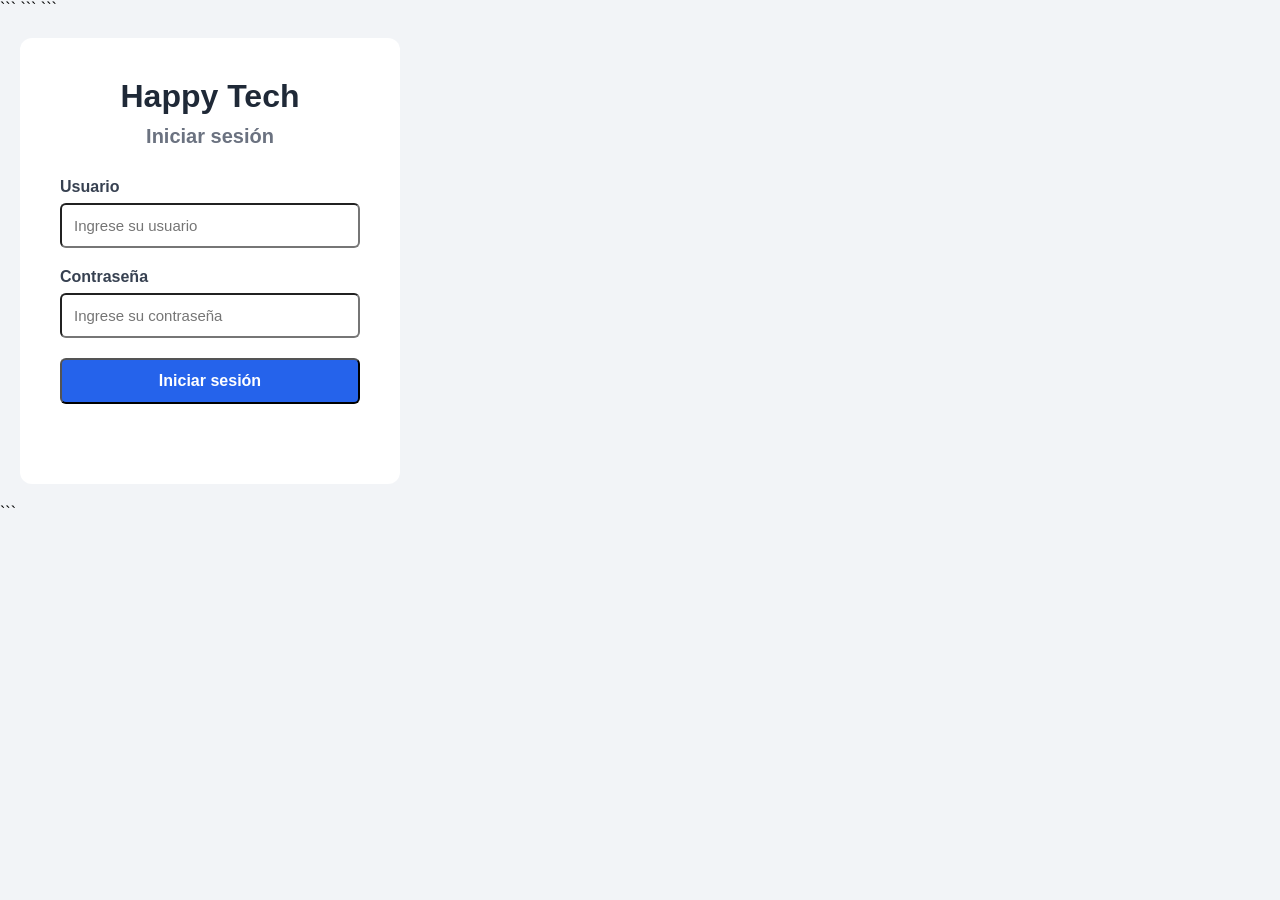
==== index.html @ 22b029bb "Diseñar pantalla de Login" ====
<!DOCTYPE html>

<html lang="es">
<head>
    <meta charset="UTF-8">
    <meta name="viewport" content="width=device-width, initial-scale=1.0">
    <title>Happy Tech - Login</title>

```
<link rel="stylesheet" href="css/style.css">
```

</head>

<body>

```
<div class="login-container">

    <div class="login-card">

        <h1>Happy Tech</h1>
        <h2>Iniciar sesión</h2>

        <form id="loginForm">

            <div class="form-group">
                <label for="usuario">Usuario</label>
                <input 
                    type="text" 
                    id="usuario" 
                    name="usuario"
                    placeholder="Ingrese su usuario"
                    required
                >
            </div>

            <div class="form-group">
                <label for="password">Contraseña</label>
                <input 
                    type="password" 
                    id="password" 
                    name="password"
                    placeholder="Ingrese su contraseña"
                    required
                >
            </div>

            <button type="submit">
                Iniciar sesión
            </button>

            <!-- Mensaje de error o éxito -->
            <div id="mensaje" class="mensaje"></div>

        </form>

    </div>

</div>

<script src="js/login.js"></script>
```

</body>
</html>
---- css/style.css ----
* {
  margin: 0;
  padding: 0;
  box-sizing: border-box;
  }

body {
font-family: Arial, sans-serif;
min-height: 100vh;

```
display: flex;
justify-content: center;
align-items: center;

background: #f2f4f7;
```

}

.login-container {
width: 100%;
max-width: 420px;
padding: 20px;
}

.login-card {
background: white;
padding: 40px;
border-radius: 12px;

```
box-shadow: 0 4px 15px rgba(0, 0, 0, 0.1);

text-align: center;
```

}

.login-card h1 {
margin-bottom: 10px;
color: #1f2937;
}

.login-card h2 {
margin-bottom: 30px;
color: #6b7280;
font-size: 20px;
}

.form-group {
text-align: left;
margin-bottom: 20px;
}

.form-group label {
display: block;
margin-bottom: 7px;
font-weight: bold;
color: #374151;
}

.form-group input {
width: 100%;
padding: 12px;

```
border: 1px solid #d1d5db;
border-radius: 6px;

font-size: 15px;
```

}

.form-group input:focus {
outline: none;
border-color: #2563eb;
}

button {
width: 100%;
padding: 12px;

```
border: none;
border-radius: 6px;

background: #2563eb;
color: white;

font-size: 16px;
font-weight: bold;

cursor: pointer;
```

}

button:hover {
background: #1d4ed8;
}

.mensaje {
margin-top: 20px;
min-height: 20px;
font-size: 14px;
}

.mensaje.error {
color: #dc2626;
}

.mensaje.exito {
color: #16a34a;
}

@media (max-width: 480px) {

```
.login-container {
    padding: 15px;
}

.login-card {
    padding: 25px;
}

.login-card h1 {
    font-size: 26px;
}
```

}
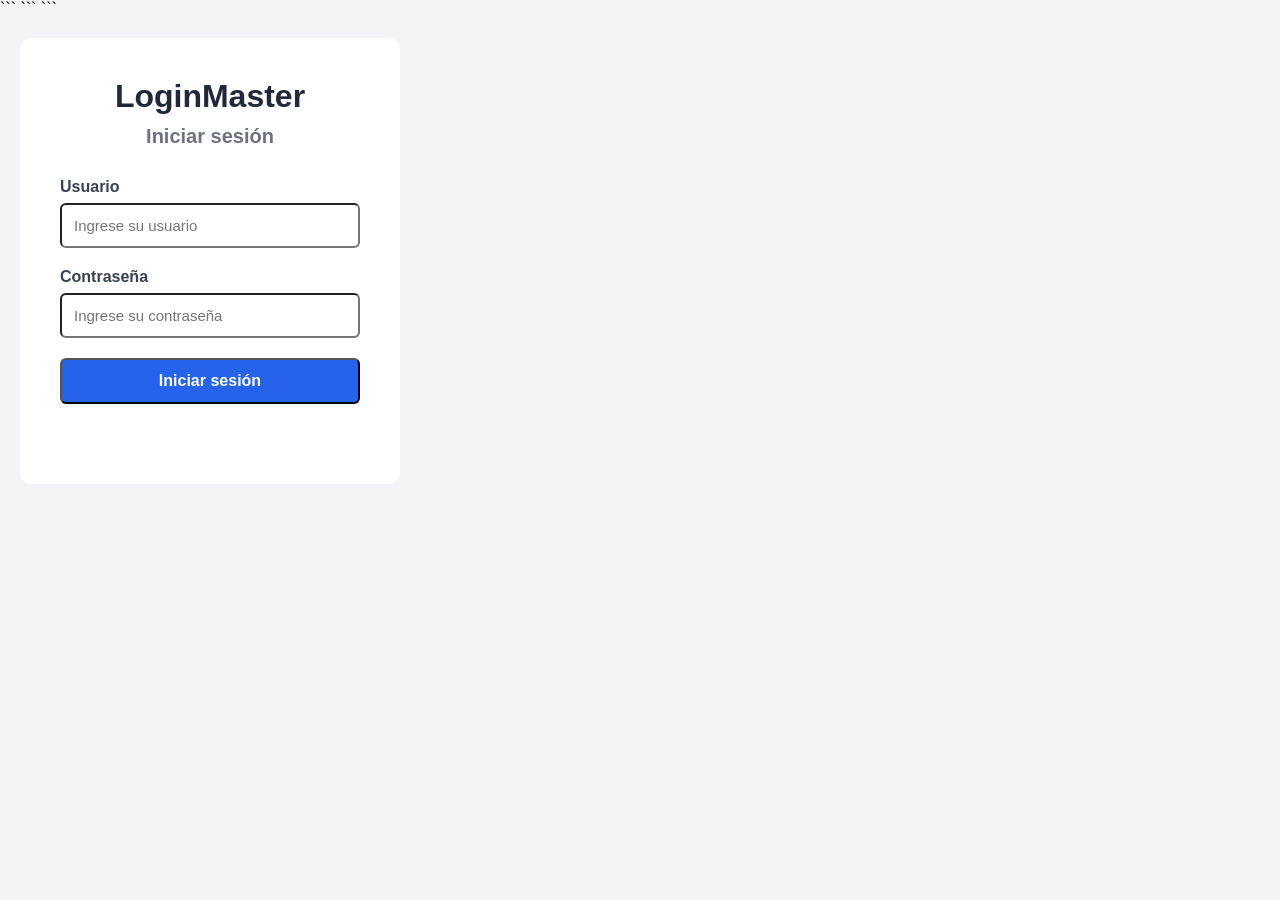
==== commit 7a8ffeb7: "Integrar Dashboard y cierre de sesión" ====
--- a/index.html
+++ b/index.html
@@ -1,12 +1,14 @@
 <!DOCTYPE html>
 
 <html lang="es">
+
 <head>
     <meta charset="UTF-8">
     <meta name="viewport" content="width=device-width, initial-scale=1.0">
-    <title>Happy Tech - Login</title>
 
 ```
+<title>LoginMaster - Login</title>
+
 <link rel="stylesheet" href="css/style.css">
 ```
 
@@ -19,38 +21,48 @@
 
     <div class="login-card">
 
-        <h1>Happy Tech</h1>
+        <h1>LoginMaster</h1>
+
         <h2>Iniciar sesión</h2>
 
         <form id="loginForm">
 
             <div class="form-group">
-                <label for="usuario">Usuario</label>
-                <input 
-                    type="text" 
-                    id="usuario" 
+
+                <label for="usuario">
+                    Usuario
+                </label>
+
+                <input
+                    type="text"
+                    id="usuario"
                     name="usuario"
                     placeholder="Ingrese su usuario"
                     required
                 >
+
             </div>
 
             <div class="form-group">
-                <label for="password">Contraseña</label>
-                <input 
-                    type="password" 
-                    id="password" 
+
+                <label for="password">
+                    Contraseña
+                </label>
+
+                <input
+                    type="password"
+                    id="password"
                     name="password"
                     placeholder="Ingrese su contraseña"
                     required
                 >
+
             </div>
 
             <button type="submit">
                 Iniciar sesión
             </button>
 
-            <!-- Mensaje de error o éxito -->
             <div id="mensaje" class="mensaje"></div>
 
         </form>
@@ -59,8 +71,7 @@
 
 </div>
 
-<script src="js/login.js"></script>
-```
+<script src="./js/login.js"></script>
 
 </body>
 </html>
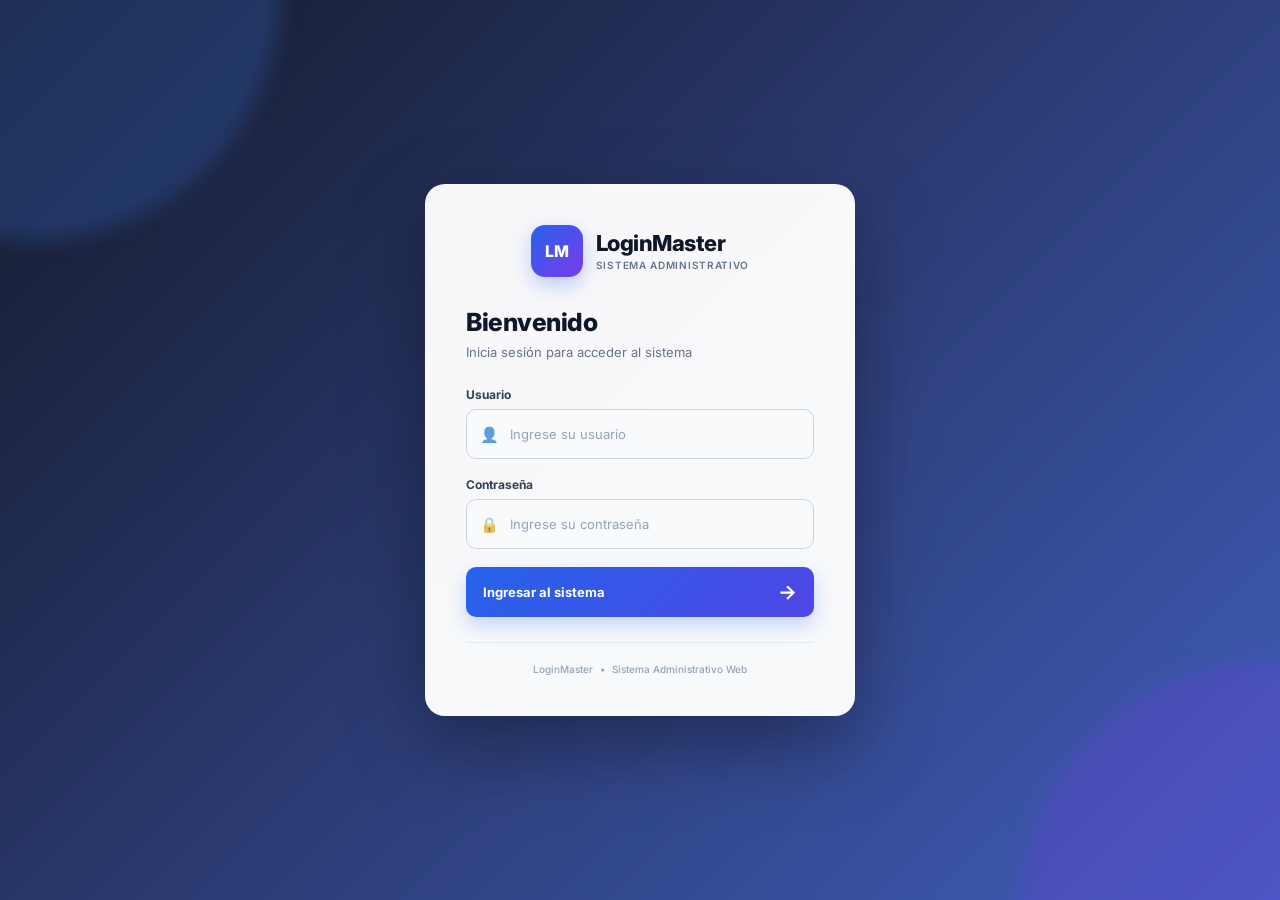
==== commit 2fcadc50: "feat: mejorar interfaz del dashboard y sistema CRUD" ====
--- a/index.html
+++ b/index.html
@@ -1,77 +1,131 @@
 <!DOCTYPE html>
-
 <html lang="es">
-
 <head>
     <meta charset="UTF-8">
     <meta name="viewport" content="width=device-width, initial-scale=1.0">
 
-```
-<title>LoginMaster - Login</title>
+    <title>LoginMaster - Iniciar sesión</title>
 
-<link rel="stylesheet" href="css/style.css">
-```
+    <!-- Google Fonts -->
+    <link rel="preconnect" href="https://fonts.googleapis.com">
+    <link rel="preconnect" href="https://fonts.gstatic.com" crossorigin>
 
+    <link
+        href="https://fonts.googleapis.com/css2?family=Inter:wght@400;500;600;700;800&display=swap"
+        rel="stylesheet"
+    >
+
+    <!-- CSS -->
+    <link rel="stylesheet" href="./css/style.css">
+    <link rel="stylesheet" href="./css/login.css">
 </head>
 
 <body>
 
-```
-<div class="login-container">
+    <main class="login-container">
 
-    <div class="login-card">
+        <section class="login-card">
 
-        <h1>LoginMaster</h1>
+            <div class="login-logo">
+                <div class="logo-icon">
+                    LM
+                </div>
 
-        <h2>Iniciar sesión</h2>
+                <div>
+                    <h1>LoginMaster</h1>
+                    <span>Sistema Administrativo</span>
+                </div>
+            </div>
 
-        <form id="loginForm">
+            <div class="login-header">
 
-            <div class="form-group">
+                <h2>Bienvenido</h2>
 
-                <label for="usuario">
-                    Usuario
-                </label>
-
-                <input
-                    type="text"
-                    id="usuario"
-                    name="usuario"
-                    placeholder="Ingrese su usuario"
-                    required
-                >
+                <p>
+                    Inicia sesión para acceder al sistema
+                </p>
 
             </div>
 
-            <div class="form-group">
+            <form id="loginForm">
 
-                <label for="password">
-                    Contraseña
-                </label>
+                <div class="form-group">
 
-                <input
-                    type="password"
-                    id="password"
-                    name="password"
-                    placeholder="Ingrese su contraseña"
-                    required
+                    <label for="usuario">
+                        Usuario
+                    </label>
+
+                    <div class="input-wrapper">
+
+                        <span class="input-icon">
+                            👤
+                        </span>
+
+                        <input
+                            type="text"
+                            id="usuario"
+                            name="usuario"
+                            placeholder="Ingrese su usuario"
+                            autocomplete="username"
+                            required
+                        >
+
+                    </div>
+
+                </div>
+
+                <div class="form-group">
+
+                    <label for="password">
+                        Contraseña
+                    </label>
+
+                    <div class="input-wrapper">
+
+                        <span class="input-icon">
+                            🔒
+                        </span>
+
+                        <input
+                            type="password"
+                            id="password"
+                            name="password"
+                            placeholder="Ingrese su contraseña"
+                            autocomplete="current-password"
+                            required
+                        >
+
+                    </div>
+
+                </div>
+
+                <button
+                    type="submit"
+                    class="btn-primary login-button"
                 >
+                    <span>Ingresar al sistema</span>
+                    <span class="button-arrow">→</span>
+                </button>
 
+                <div
+                    id="mensaje"
+                    class="mensaje"
+                    role="alert"
+                ></div>
+
+            </form>
+
+            <div class="login-footer">
+                <span>LoginMaster</span>
+                <span>•</span>
+                <span>Sistema Administrativo Web</span>
             </div>
 
-            <button type="submit">
-                Iniciar sesión
-            </button>
+        </section>
 
-            <div id="mensaje" class="mensaje"></div>
+    </main>
 
-        </form>
-
-    </div>
-
-</div>
-
-<script src="./js/login.js"></script>
+    <script src="./js/login.js"></script>
 
 </body>
-</html>
+</html>
--- a/css/style.css
+++ b/css/style.css
@@ -1,134 +1,146 @@
+/* ============================================================
+   LOGINMASTER
+   ESTILOS GLOBALES
+   ============================================================ */
+
+:root {
+
+    --primary: #2563eb;
+    --primary-dark: #1d4ed8;
+
+    --secondary: #7c3aed;
+
+    --dark: #0f172a;
+    --dark-2: #1e293b;
+
+    --text: #334155;
+    --muted: #64748b;
+
+    --background: #f1f5f9;
+
+    --white: #ffffff;
+
+    --border: #e2e8f0;
+
+    --success: #16a34a;
+    --danger: #dc2626;
+
+    --radius: 12px;
+
+    --shadow:
+        0 5px 20px rgba(15, 23, 42, 0.08);
+}
+
+
 * {
-  margin: 0;
-  padding: 0;
-  box-sizing: border-box;
-  }
+    margin: 0;
+    padding: 0;
+
+    box-sizing: border-box;
+}
+
+
+html {
+    width: 100%;
+    min-height: 100%;
+}
+
 
 body {
-font-family: Arial, sans-serif;
-min-height: 100vh;
 
-```
-display: flex;
-justify-content: center;
-align-items: center;
+    width: 100%;
+    min-height: 100vh;
 
-background: #f2f4f7;
-```
+    margin: 0;
 
+    font-family:
+        "Inter",
+        -apple-system,
+        BlinkMacSystemFont,
+        "Segoe UI",
+        sans-serif;
+
+    color: var(--text);
+
+    background: var(--background);
+
+    -webkit-font-smoothing: antialiased;
+    -moz-osx-font-smoothing: grayscale;
 }
 
-.login-container {
-width: 100%;
-max-width: 420px;
-padding: 20px;
+
+button,
+input,
+select,
+textarea {
+
+    font-family: inherit;
 }
 
-.login-card {
-background: white;
-padding: 40px;
-border-radius: 12px;
 
-```
-box-shadow: 0 4px 15px rgba(0, 0, 0, 0.1);
-
-text-align: center;
-```
-
+button {
+    cursor: pointer;
 }
 
-.login-card h1 {
-margin-bottom: 10px;
-color: #1f2937;
+
+a {
+    color: inherit;
+    text-decoration: none;
 }
 
-.login-card h2 {
-margin-bottom: 30px;
-color: #6b7280;
-font-size: 20px;
+
+ul {
+    list-style: none;
 }
 
-.form-group {
-text-align: left;
-margin-bottom: 20px;
+
+img {
+    max-width: 100%;
 }
 
-.form-group label {
-display: block;
-margin-bottom: 7px;
-font-weight: bold;
-color: #374151;
+
+::-webkit-scrollbar {
+    width: 7px;
+    height: 7px;
 }
 
-.form-group input {
-width: 100%;
-padding: 12px;
 
-```
-border: 1px solid #d1d5db;
-border-radius: 6px;
-
-font-size: 15px;
-```
-
+::-webkit-scrollbar-track {
+    background: #e2e8f0;
 }
 
-.form-group input:focus {
-outline: none;
-border-color: #2563eb;
+
+::-webkit-scrollbar-thumb {
+
+    background: #94a3b8;
+
+    border-radius: 20px;
 }
 
-button {
-width: 100%;
-padding: 12px;
 
-```
-border: none;
-border-radius: 6px;
-
-background: #2563eb;
-color: white;
-
-font-size: 16px;
-font-weight: bold;
-
-cursor: pointer;
-```
-
+::-webkit-scrollbar-thumb:hover {
+    background: #64748b;
 }
 
-button:hover {
-background: #1d4ed8;
-}
 
-.mensaje {
-margin-top: 20px;
-min-height: 20px;
-font-size: 14px;
-}
+@keyframes aparecer {
 
-.mensaje.error {
-color: #dc2626;
-}
+    from {
 
-.mensaje.exito {
-color: #16a34a;
-}
+        opacity: 0;
 
-@media (max-width: 480px) {
+        transform:
+            translateY(12px);
 
-```
-.login-container {
-    padding: 15px;
-}
+    }
 
-.login-card {
-    padding: 25px;
-}
+    to {
 
-.login-card h1 {
-    font-size: 26px;
-}
-```
+        opacity: 1;
+
+        transform:
+            translateY(0);
+
+    }
 
 }
--- a/css/login.css
+++ b/css/login.css
@@ -0,0 +1,608 @@
+﻿/* ============================================================
+   LOGINMASTER
+   LOGIN PROFESIONAL
+   ============================================================ */
+
+body {
+    overflow: hidden;
+}
+
+
+/* ============================================================
+   CONTENEDOR
+   ============================================================ */
+
+.login-container {
+
+    position: fixed;
+
+    inset: 0;
+
+    width: 100vw;
+    height: 100vh;
+
+    min-height: 100vh;
+
+    display: flex;
+
+    align-items: center;
+    justify-content: center;
+
+    padding: 25px;
+
+    overflow: hidden;
+
+
+    background:
+
+        linear-gradient(
+            135deg,
+            rgba(2, 6, 23, 0.92),
+            rgba(30, 64, 175, 0.84)
+        ),
+
+        url("https://images.unsplash.com/photo-1518770660439-4636190af475?auto=format&fit=crop&w=1920&q=90");
+
+    background-size: cover;
+
+    background-position: center;
+
+    background-repeat: no-repeat;
+}
+
+
+/* ============================================================
+   EFECTOS DE FONDO
+   ============================================================ */
+
+.login-container::before {
+
+    content: "";
+
+    position: absolute;
+
+    width: 500px;
+    height: 500px;
+
+    top: -260px;
+    left: -220px;
+
+    border-radius: 50%;
+
+    background:
+        rgba(59, 130, 246, 0.22);
+
+    filter: blur(10px);
+
+    pointer-events: none;
+}
+
+
+.login-container::after {
+
+    content: "";
+
+    position: absolute;
+
+    width: 500px;
+    height: 500px;
+
+    right: -240px;
+    bottom: -260px;
+
+    border-radius: 50%;
+
+    background:
+        rgba(124, 58, 237, 0.20);
+
+    filter: blur(10px);
+
+    pointer-events: none;
+}
+
+
+/* ============================================================
+   TARJETA
+   ============================================================ */
+
+.login-card {
+
+    position: relative;
+
+    z-index: 10;
+
+    width: 100%;
+
+    max-width: 430px;
+
+    padding: 40px;
+
+    margin: auto;
+
+    background:
+        rgba(255, 255, 255, 0.97);
+
+    border:
+        1px solid rgba(255, 255, 255, 0.6);
+
+    border-radius: 20px;
+
+    box-shadow:
+        0 30px 80px
+        rgba(0, 0, 0, 0.35);
+
+    animation:
+        loginAppear 0.55s ease;
+}
+
+
+@keyframes loginAppear {
+
+    from {
+
+        opacity: 0;
+
+        transform:
+            translateY(25px)
+            scale(0.97);
+
+    }
+
+    to {
+
+        opacity: 1;
+
+        transform:
+            translateY(0)
+            scale(1);
+
+    }
+}
+
+
+/* ============================================================
+   LOGO
+   ============================================================ */
+
+.login-logo {
+
+    display: flex;
+
+    align-items: center;
+
+    justify-content: center;
+
+    gap: 13px;
+
+    margin-bottom: 30px;
+}
+
+
+.logo-icon {
+
+    width: 52px;
+    height: 52px;
+
+    display: flex;
+
+    align-items: center;
+    justify-content: center;
+
+    border-radius: 14px;
+
+    color: white;
+
+    background:
+        linear-gradient(
+            135deg,
+            #2563eb,
+            #7c3aed
+        );
+
+    font-size: 16px;
+
+    font-weight: 800;
+
+    box-shadow:
+        0 8px 20px
+        rgba(37, 99, 235, 0.30);
+}
+
+
+.login-logo h1 {
+
+    font-size: 22px;
+
+    font-weight: 800;
+
+    letter-spacing: -0.5px;
+
+    color: #0f172a;
+}
+
+
+.login-logo span {
+
+    display: block;
+
+    margin-top: 3px;
+
+    color: #64748b;
+
+    font-size: 10px;
+
+    font-weight: 600;
+
+    text-transform: uppercase;
+
+    letter-spacing: 0.7px;
+}
+
+
+/* ============================================================
+   HEADER
+   ============================================================ */
+
+.login-header {
+
+    margin-bottom: 25px;
+
+    text-align: left;
+}
+
+
+.login-header h2 {
+
+    margin-bottom: 6px;
+
+    color: #0f172a;
+
+    font-size: 25px;
+
+    font-weight: 800;
+
+    letter-spacing: -0.5px;
+}
+
+
+.login-header p {
+
+    color: #64748b;
+
+    font-size: 13px;
+
+    line-height: 1.5;
+}
+
+
+/* ============================================================
+   FORMULARIO
+   ============================================================ */
+
+.form-group {
+
+    width: 100%;
+
+    margin-bottom: 18px;
+}
+
+
+.form-group label {
+
+    display: block;
+
+    margin-bottom: 7px;
+
+    color: #334155;
+
+    font-size: 12px;
+
+    font-weight: 700;
+}
+
+
+/* ============================================================
+   INPUT
+   ============================================================ */
+
+.input-wrapper {
+
+    position: relative;
+
+    width: 100%;
+}
+
+
+.input-icon {
+
+    position: absolute;
+
+    left: 14px;
+
+    top: 50%;
+
+    transform:
+        translateY(-50%);
+
+    font-size: 15px;
+
+    pointer-events: none;
+
+    opacity: 0.7;
+}
+
+
+.input-wrapper input {
+
+    display: block;
+
+    width: 100%;
+
+    height: 50px;
+
+    padding:
+        0
+        14px
+        0
+        43px;
+
+    border:
+        1px solid #cbd5e1;
+
+    border-radius: 10px;
+
+    outline: none;
+
+    color: #0f172a;
+
+    background: #f8fafc;
+
+    font-size: 13px;
+
+    transition:
+        border-color 0.2s ease,
+        box-shadow 0.2s ease,
+        background 0.2s ease;
+}
+
+
+.input-wrapper input:hover {
+
+    background: white;
+}
+
+
+.input-wrapper input:focus {
+
+    background: white;
+
+    border-color: #2563eb;
+
+    box-shadow:
+        0 0 0 4px
+        rgba(37, 99, 235, 0.10);
+}
+
+
+.input-wrapper input::placeholder {
+    color: #94a3b8;
+}
+
+
+/* ============================================================
+   BOTÓN
+   ============================================================ */
+
+.login-button {
+
+    width: 100%;
+
+    height: 50px;
+
+    margin-top: 5px;
+
+    display: flex;
+
+    align-items: center;
+    justify-content: space-between;
+
+    padding:
+        0 17px;
+
+    border: none;
+
+    border-radius: 10px;
+
+    color: white;
+
+    background:
+        linear-gradient(
+            135deg,
+            #2563eb,
+            #4f46e5
+        );
+
+    font-size: 13px;
+
+    font-weight: 700;
+
+    box-shadow:
+        0 8px 20px
+        rgba(37, 99, 235, 0.25);
+
+    transition:
+        transform 0.2s ease,
+        box-shadow 0.2s ease;
+}
+
+
+.login-button:hover {
+
+    transform:
+        translateY(-2px);
+
+    box-shadow:
+        0 12px 28px
+        rgba(37, 99, 235, 0.32);
+}
+
+
+.login-button:active {
+
+    transform:
+        translateY(0);
+}
+
+
+.button-arrow {
+
+    font-size: 20px;
+
+    transition:
+        transform 0.2s ease;
+}
+
+
+.login-button:hover
+.button-arrow {
+
+    transform:
+        translateX(4px);
+}
+
+
+/* ============================================================
+   MENSAJES
+   ============================================================ */
+
+.mensaje {
+
+    width: 100%;
+
+    margin-top: 14px;
+
+    padding: 10px 12px;
+
+    border-radius: 8px;
+
+    text-align: center;
+
+    font-size: 12px;
+
+    font-weight: 600;
+}
+
+
+.mensaje:empty {
+    display: none;
+}
+
+
+.mensaje.error {
+
+    color: #991b1b;
+
+    background: #fef2f2;
+
+    border:
+        1px solid #fecaca;
+}
+
+
+.mensaje.exito {
+
+    color: #166534;
+
+    background: #f0fdf4;
+
+    border:
+        1px solid #bbf7d0;
+}
+
+
+/* ============================================================
+   FOOTER
+   ============================================================ */
+
+.login-footer {
+
+    display: flex;
+
+    align-items: center;
+    justify-content: center;
+
+    gap: 7px;
+
+    margin-top: 25px;
+
+    padding-top: 20px;
+
+    border-top:
+        1px solid #e2e8f0;
+
+    color: #94a3b8;
+
+    font-size: 10px;
+
+    font-weight: 500;
+}
+
+
+/* ============================================================
+   RESPONSIVE
+   ============================================================ */
+
+@media (max-width: 500px) {
+
+    .login-container {
+        padding: 15px;
+    }
+
+
+    .login-card {
+
+        max-width: 100%;
+
+        padding: 30px 23px;
+
+        border-radius: 16px;
+    }
+
+
+    .login-logo {
+        margin-bottom: 24px;
+    }
+
+
+    .logo-icon {
+
+        width: 46px;
+        height: 46px;
+
+        border-radius: 12px;
+    }
+
+
+    .login-logo h1 {
+        font-size: 20px;
+    }
+
+
+    .login-header h2 {
+        font-size: 22px;
+    }
+}
+
+
+@media (max-height: 620px) {
+
+    .login-container {
+
+        align-items: flex-start;
+
+        overflow-y: auto;
+
+        padding-top: 20px;
+        padding-bottom: 20px;
+    }
+}
